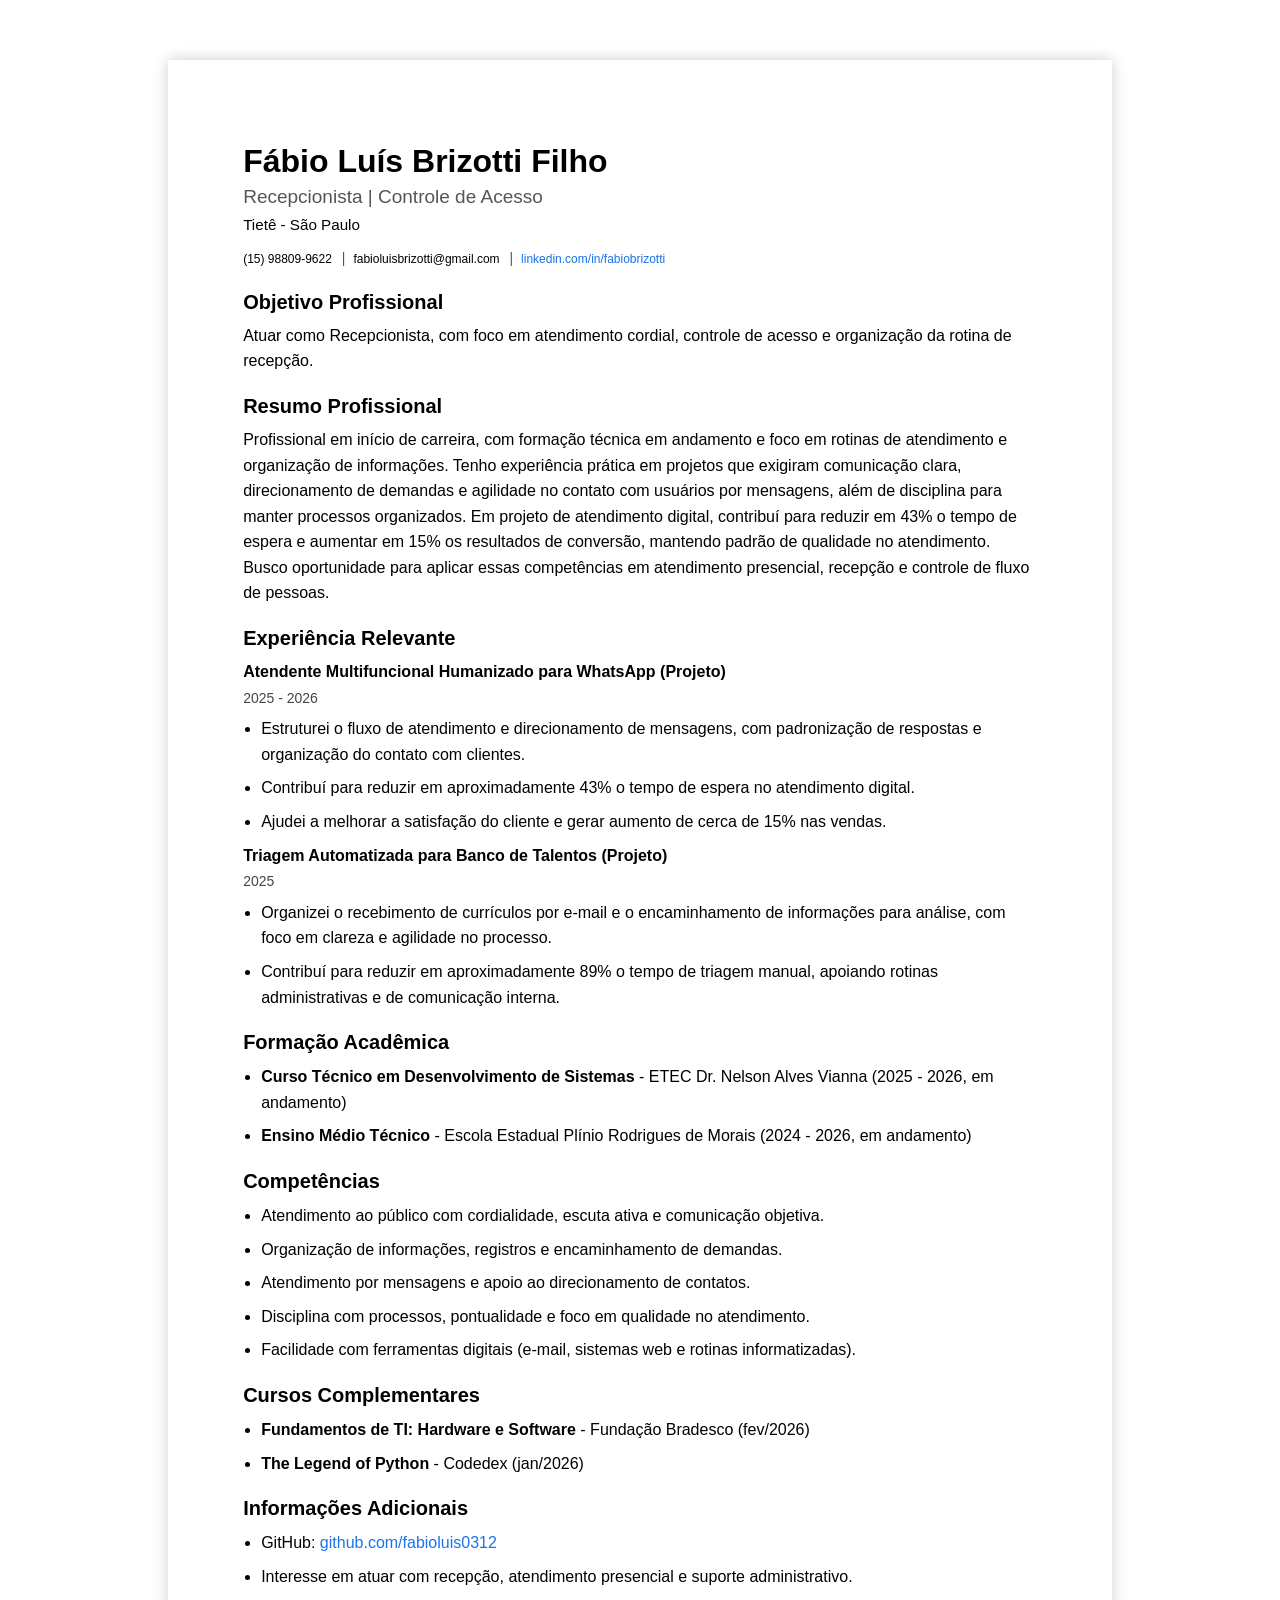
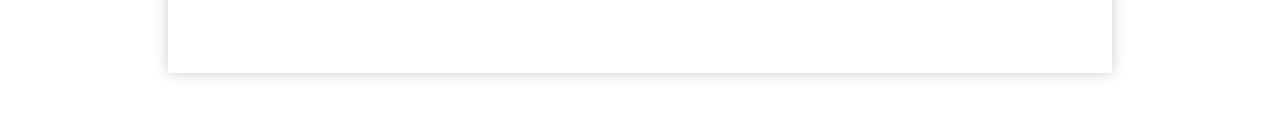
==== curriculum.html @ 11f809c9 "Up" ====
<!DOCTYPE html>
<html lang="pt-BR">

<head>
    <meta charset="UTF-8">
    <title>Currículo - Fábio Luís Brizotti Filho</title>
    <meta name="viewport" content="width=device-width, initial-scale=1.0">
    <link rel="stylesheet" href="css/reset.css">
    <link rel="stylesheet" href="css/default.css">
    <link rel="stylesheet" href="css/style.css">
    <style>
        html {
            font-family: Arial, Calibri, "Times New Roman", serif;
        }

        .nome,
        .cargo,
        .localizacao,
        .linha-contato {
            text-align: left;
        }

        .contato ul.linha-contato {
            justify-content: flex-start;
            flex-wrap: wrap;
            gap: 8px;
        }

        .linha-contato li:not(:last-child)::after {
            content: " |";
            margin-left: 6px;
            color: #555;
        }

        h2 {
            margin-top: 16px;
            font-size: 20px;
        }

        .lista {
            list-style: disc;
            padding-left: 18px;
            margin-top: 6px;
        }

        .lista li {
            margin-bottom: 8px;
        }

        .periodo {
            color: #444;
            font-size: 14px;
        }

        @media (max-width: 768px) {
            .linha-contato li:not(:last-child)::after {
                content: "";
                margin: 0;
            }

            .contato ul.linha-contato {
                flex-direction: column;
                align-items: flex-start;
                gap: 6px;
            }
        }

        @media print {
            .linha-contato li:not(:last-child)::after {
                content: " |";
                margin-left: 6px;
            }

            .contato ul.linha-contato {
                display: block !important;
            }

            .linha-contato li {
                display: inline;
                white-space: nowrap;
            }
        }
    </style>
</head>

<body>
    <div class="cv">
        <header>
            <h1 class="nome">Fábio Luís Brizotti Filho</h1>
            <h3 class="cargo">Recepcionista | Controle de Acesso</h3>
            <p class="localizacao">Tietê - São Paulo</p>
            <section class="contato">
                <ul class="linha-contato">
                    <li><a class="linkb">(15) 98809-9622</a></li>
                    <li><a class="linkb">fabioluisbrizotti@gmail.com</a></li>
                    <li><a class="link" href="https://www.linkedin.com/in/fabiobrizotti/" target="_blank"
                            rel="noopener noreferrer">linkedin.com/in/fabiobrizotti</a></li>
                </ul>
            </section>
        </header>

        <main>
            <section>
                <h2>Objetivo Profissional</h2>
                <p>Atuar como Recepcionista, com foco em atendimento cordial, controle de acesso e organização da
                    rotina de recepção.</p>
            </section>

            <section>
                <h2>Resumo Profissional</h2>
                <p>Profissional em início de carreira, com formação técnica em andamento e foco em rotinas de
                    atendimento e organização de informações. Tenho experiência prática em projetos que exigiram
                    comunicação clara, direcionamento de demandas e agilidade no contato com usuários por mensagens,
                    além de disciplina para manter processos organizados. Em projeto de atendimento digital, contribuí
                    para reduzir em 43% o tempo de espera e aumentar em 15% os resultados de conversão, mantendo padrão
                    de qualidade no atendimento. Busco oportunidade para aplicar essas competências em atendimento
                    presencial, recepção e controle de fluxo de pessoas.</p>
            </section>

            <section>
                <h2>Experiência Relevante</h2>
                <p><strong>Atendente Multifuncional Humanizado para WhatsApp (Projeto)</strong><br><span
                        class="periodo">2025 - 2026</span></p>
                <ul class="lista">
                    <li>Estruturei o fluxo de atendimento e direcionamento de mensagens, com padronização de respostas e
                        organização do contato com clientes.</li>
                    <li>Contribuí para reduzir em aproximadamente 43% o tempo de espera no atendimento digital.</li>
                    <li>Ajudei a melhorar a satisfação do cliente e gerar aumento de cerca de 15% nas vendas.</li>
                </ul>

                <p><strong>Triagem Automatizada para Banco de Talentos (Projeto)</strong><br><span
                        class="periodo">2025</span></p>
                <ul class="lista">
                    <li>Organizei o recebimento de currículos por e-mail e o encaminhamento de informações para análise,
                        com foco em clareza e agilidade no processo.</li>
                    <li>Contribuí para reduzir em aproximadamente 89% o tempo de triagem manual, apoiando rotinas
                        administrativas e de comunicação interna.</li>
                </ul>
            </section>

            <section>
                <h2>Formação Acadêmica</h2>
                <ul class="lista">
                    <li><strong>Curso Técnico em Desenvolvimento de Sistemas</strong> - ETEC Dr. Nelson Alves Vianna
                        (2025 - 2026, em andamento)</li>
                    <li><strong>Ensino Médio Técnico</strong> - Escola Estadual Plínio Rodrigues de Morais (2024 - 2026,
                        em andamento)</li>
                </ul>
            </section>

            <section>
                <h2>Competências</h2>
                <ul class="lista">
                    <li>Atendimento ao público com cordialidade, escuta ativa e comunicação objetiva.</li>
                    <li>Organização de informações, registros e encaminhamento de demandas.</li>
                    <li>Atendimento por mensagens e apoio ao direcionamento de contatos.</li>
                    <li>Disciplina com processos, pontualidade e foco em qualidade no atendimento.</li>
                    <li>Facilidade com ferramentas digitais (e-mail, sistemas web e rotinas informatizadas).</li>
                </ul>
            </section>

            <section>
                <h2>Cursos Complementares</h2>
                <ul class="lista">
                    <li><strong>Fundamentos de TI: Hardware e Software</strong> - Fundação Bradesco (fev/2026)</li>
                    <li><strong>The Legend of Python</strong> - Codedex (jan/2026)</li>
                </ul>
            </section>

            <section>
                <h2>Informações Adicionais</h2>
                <ul class="lista">
                    <li>GitHub: <a class="link" href="https://github.com/fabioluis0312" target="_blank"
                            rel="noopener noreferrer">github.com/fabioluis0312</a></li>
                    <li>Interesse em atuar com recepção, atendimento presencial e suporte administrativo.</li>
                </ul>
            </section>
        </main>
    </div>
</body>

</html>
---- css/default.css ----
h1 {
    font-weight: 700;
}

h2 {
    font-weight: 600;
}

h3 {
    font-weight: 500;
}

h4 {
    font-weight: 400;
}

p {
    font-weight: 400;
    margin-top: 5px;
}

strong {
    font-weight: 600;
}

html {
    font-family: 'New Times Roman', Times, serif;
    background: #fff;
    color: #000;
    padding: 0px;
    margin: 0px;
    box-sizing: border-box;
    display: flex;
    justify-content: center;
    align-items: center;
}

a {
    text-decoration: none;
    color: inherit;
}
---- css/style.css ----
body {
        display: flex;
        flex-direction: column;
        align-items: center;
        padding: 40px 0;
        margin: 20px;
    }

    section {
        margin-top: 10px;
    }

    .cv {
        width: 210mm;
        height: auto;
        min-height: 297mm;
        background: #fff;
        color: #000;
        list-style: none;
        padding: 20mm;
        line-height: 1.6;
        box-shadow: 0 0 15px rgba(0, 0, 0, 0.2);
        border-radius: 2px;
    }

    .contato a {
        text-decoration: none;
        font-size: 12px;
    }

    .nome {
        margin-top: 0;
        margin-bottom: -5px;
        text-align: center;
        font-size: 32px;
    }

    .projetos ul li {
        list-style-type: disc;
        margin-bottom: 3px;
    }

    .cargo {
        text-align: center;
        margin-bottom: -4px;
        font-weight: normal;
        font-size: 19px;
        color: #555;
    }

    .titulos-projetos {
        font-weight: bold;
        margin-bottom: 6px;
        font-size: 32px;
    }

    .localizacao {
        text-align: center;
        margin-bottom: 5px;
        font-size: 0.95rem;
    }

    .linkb {
        color: #000;
        text-decoration: none;
    }

    .link {
        color: #1a73e8;
        text-decoration: none;
    }

    .linha-contato {
        text-align: center;
        font-size: 0.87rem;
        margin-bottom: 10px;
    }



    .header {
        text-align: center;
        margin-bottom: 25px;
    }


    .contato ul.linha-contato {
        display: flex;
        justify-content: center;
        align-items: center;
        gap: 15px;
        padding: 0;
        margin: 0 auto;
        width: 100%;
    }

    .cursos i::after {
        content: attr(data-emitido) attr(cod-credencial);
        font-style: italic;
        float: right;
        color: #555;
    }


    .certificado {
        color: #1a73e8;
        text-decoration: none;
    }



    /* MOBILE */
    @media (max-width: 768px) {

        body {
            padding: 8px;
            background-color: #e3e3e3;
            display: flex;
            justify-content: center;
        }

        .cv {
            width: 100%;
            max-width: 420px;
            min-height: auto;
            height: auto;
            padding: 16px;
            margin: 0 auto;
            border-radius: 6px;
            box-shadow: 0 0 12px rgba(0, 0, 0, 0.15);
        }

        .linha-contato {
            display: flex;
            flex-direction: column;
            gap: 10px;
            margin-bottom: 1px;
        }

        .linha-contato li {
            display: block;
            margin: 0;
            padding: 0;
            line-height: 1.2;
        }


        .nome {
            font-size: 1.35rem;
            line-height: 1.2;
            margin-bottom: 10px;
            text-align: center;
        }

        .cargo {
            font-size: 19px;
            margin-bottom: 6px;
            text-align: center;
        }

        .localizacao {
            font-size: 0.9rem;
            margin-bottom: 5px;
            text-align: center;
        }

        h2 {
            font-size: 1.05rem;
            margin-top: 16px;
        }

        p,
        li {
            font-size: 0.95rem;
            line-height: 1.55;
        }
    }

    @media print {
        @page {
            size: A4;
            margin: 10px;
        }

        body {
            background: #fff;
            margin: 0;
            padding: 0;
            display: block;
        }

        .nome {
            font-size: 24pt;
            margin-bottom: 4pt;
        }

        .cargo {
            font-size: 16pt;
            margin-bottom: 1pt;
        }

        .localizacao {
            font-size: 11.5pt;
            margin-bottom: 2pt;
        }

        .cv {
            width: auto;
            max-width: 210mm;
            min-height: auto;
            height: auto;
            margin: 0 auto;
            padding: 14mm 16mm;

            background: #fff;
            box-shadow: none;
            border-radius: 0;
            line-height: 1;
        }

        .linha-contato {
            display: block;
            text-align: center;
            margin: 0;
            padding: 0;
        }

        .linha-contato li {
            display: inline;
            white-space: nowrap;
        }

        .linha-contato li:not(:last-child)::after {
            content: " | ";
        }

        /* se você tinha flex no .contato ul, garante que não atrapalhe */
        .contato ul {
            display: block !important;
        }

        .linha-contato li {
            display: inline;
            white-space: nowrap;
            font-size: 9.5pt;
        }

        .link {
            color: #000;
            text-decoration: none;
        }

        .linha-contato li:not(:last-child)::after {
            content: " | ";
        }

        .certificado {
            display: none;
        }


    }
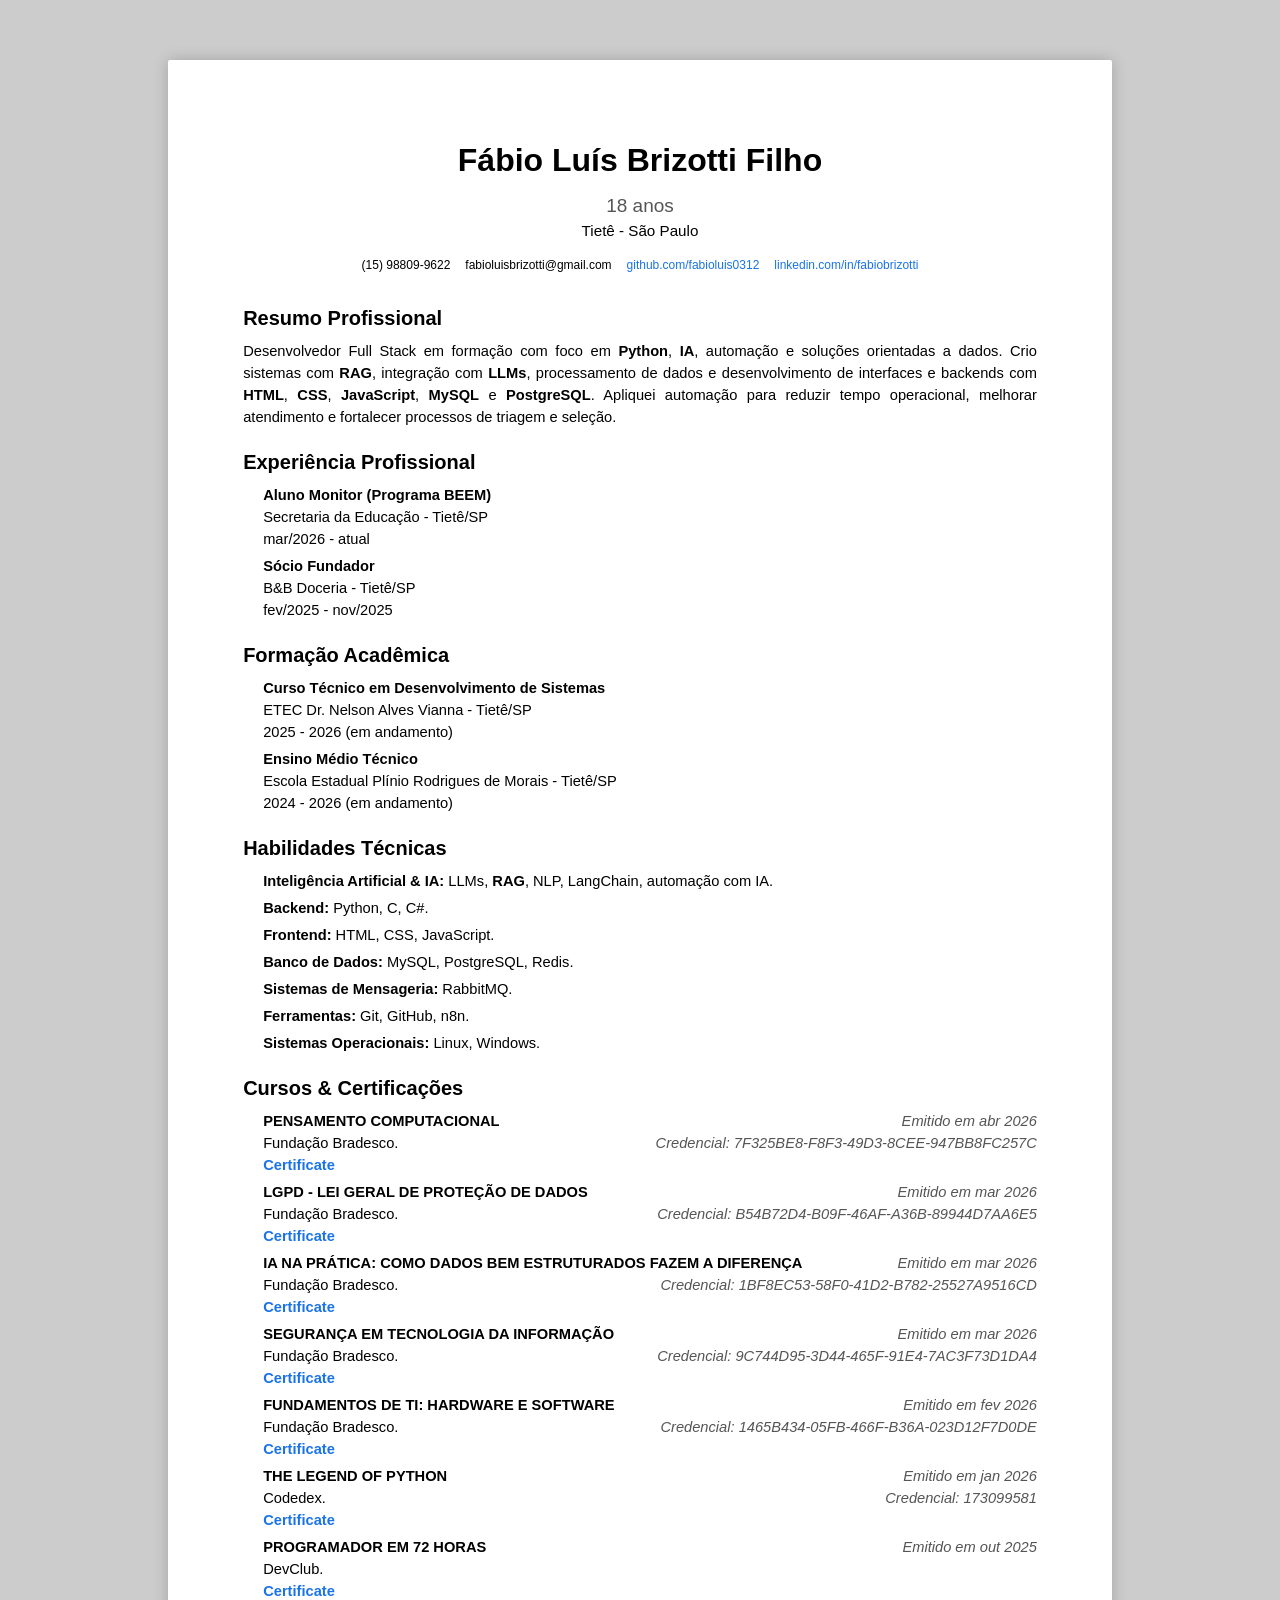
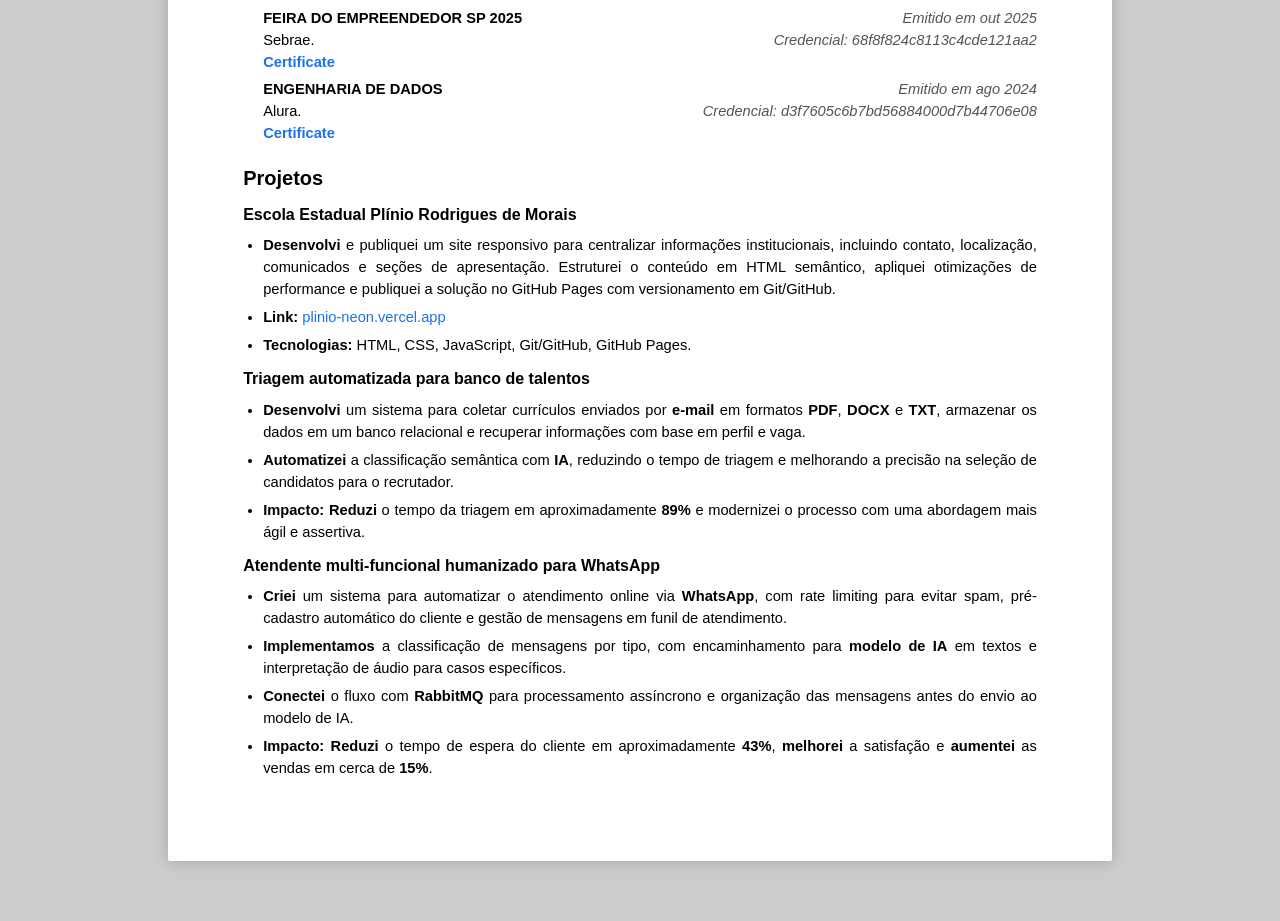
==== commit 7b49e101: "docs: improve project README and add professional project overview" ====
--- a/curriculum.html
+++ b/curriculum.html
@@ -1,182 +1,180 @@
 <!DOCTYPE html>
 <html lang="pt-BR">
-
 <head>
     <meta charset="UTF-8">
-    <title>Currículo - Fábio Luís Brizotti Filho</title>
     <meta name="viewport" content="width=device-width, initial-scale=1.0">
+    <title>Fábio Brizotti — Currículo</title>
     <link rel="stylesheet" href="css/reset.css">
     <link rel="stylesheet" href="css/default.css">
     <link rel="stylesheet" href="css/style.css">
     <style>
-        html {
-            font-family: Arial, Calibri, "Times New Roman", serif;
-        }
-
-        .nome,
-        .cargo,
-        .localizacao,
-        .linha-contato {
-            text-align: left;
-        }
-
-        .contato ul.linha-contato {
-            justify-content: flex-start;
-            flex-wrap: wrap;
-            gap: 8px;
-        }
-
-        .linha-contato li:not(:last-child)::after {
-            content: " |";
-            margin-left: 6px;
-            color: #555;
-        }
-
-        h2 {
-            margin-top: 16px;
-            font-size: 20px;
-        }
-
-        .lista {
-            list-style: disc;
-            padding-left: 18px;
-            margin-top: 6px;
-        }
-
-        .lista li {
-            margin-bottom: 8px;
-        }
-
-        .periodo {
-            color: #444;
-            font-size: 14px;
-        }
-
-        @media (max-width: 768px) {
-            .linha-contato li:not(:last-child)::after {
-                content: "";
-                margin: 0;
-            }
-
-            .contato ul.linha-contato {
-                flex-direction: column;
-                align-items: flex-start;
-                gap: 6px;
-            }
+        .print-only {
+            display: none;
         }
 
         @media print {
-            .linha-contato li:not(:last-child)::after {
-                content: " |";
-                margin-left: 6px;
+            .cv > :not(.print-only) {
+                display: none !important;
             }
 
-            .contato ul.linha-contato {
+            .print-only {
                 display: block !important;
+                margin-top: 30px;
+                font-size: 16px;
+                color: #000;
             }
 
-            .linha-contato li {
-                display: inline;
-                white-space: nowrap;
+            .print-only a {
+                color: #000;
+                text-decoration: underline;
             }
         }
     </style>
 </head>
-
 <body>
     <div class="cv">
-        <header>
+        <header class="header">
             <h1 class="nome">Fábio Luís Brizotti Filho</h1>
-            <h3 class="cargo">Recepcionista | Controle de Acesso</h3>
+            <h3 class="cargo"><span id="idade">0</span> anos</h3>
             <p class="localizacao">Tietê - São Paulo</p>
-            <section class="contato">
+
+            <section class="contato" aria-label="Informações de contato">
                 <ul class="linha-contato">
-                    <li><a class="linkb">(15) 98809-9622</a></li>
-                    <li><a class="linkb">fabioluisbrizotti@gmail.com</a></li>
-                    <li><a class="link" href="https://www.linkedin.com/in/fabiobrizotti/" target="_blank"
-                            rel="noopener noreferrer">linkedin.com/in/fabiobrizotti</a></li>
+                    <li><a class="linkb" href="tel:+5515988099622">(15) 98809-9622</a></li>
+                    <li><a class="linkb" href="mailto:fabioluisbrizotti@gmail.com">fabioluisbrizotti@gmail.com</a></li>
+                    <li><a class="link" href="https://github.com/fabioluis0312" target="_blank" rel="noreferrer">github.com/fabioluis0312</a></li>
+                    <li><a class="link" href="https://www.linkedin.com/in/fabiobrizotti/" target="_blank" rel="noreferrer">linkedin.com/in/fabiobrizotti</a></li>
                 </ul>
             </section>
         </header>
 
         <main>
             <section>
-                <h2>Objetivo Profissional</h2>
-                <p>Atuar como Recepcionista, com foco em atendimento cordial, controle de acesso e organização da
-                    rotina de recepção.</p>
+                <h2>Resumo Profissional</h2>
+                <p>Desenvolvedor Full Stack em formação com foco em <strong>Python</strong>, <strong>IA</strong>, automação e soluções orientadas a dados. Crio sistemas com <strong>RAG</strong>, integração com <strong>LLMs</strong>, processamento de dados e desenvolvimento de interfaces e backends com <strong>HTML</strong>, <strong>CSS</strong>, <strong>JavaScript</strong>, <strong>MySQL</strong> e <strong>PostgreSQL</strong>. Apliquei automação para reduzir tempo operacional, melhorar atendimento e fortalecer processos de triagem e seleção.</p>
             </section>
 
             <section>
-                <h2>Resumo Profissional</h2>
-                <p>Profissional em início de carreira, com formação técnica em andamento e foco em rotinas de
-                    atendimento e organização de informações. Tenho experiência prática em projetos que exigiram
-                    comunicação clara, direcionamento de demandas e agilidade no contato com usuários por mensagens,
-                    além de disciplina para manter processos organizados. Em projeto de atendimento digital, contribuí
-                    para reduzir em 43% o tempo de espera e aumentar em 15% os resultados de conversão, mantendo padrão
-                    de qualidade no atendimento. Busco oportunidade para aplicar essas competências em atendimento
-                    presencial, recepção e controle de fluxo de pessoas.</p>
-            </section>
-
-            <section>
-                <h2>Experiência Relevante</h2>
-                <p><strong>Atendente Multifuncional Humanizado para WhatsApp (Projeto)</strong><br><span
-                        class="periodo">2025 - 2026</span></p>
-                <ul class="lista">
-                    <li>Estruturei o fluxo de atendimento e direcionamento de mensagens, com padronização de respostas e
-                        organização do contato com clientes.</li>
-                    <li>Contribuí para reduzir em aproximadamente 43% o tempo de espera no atendimento digital.</li>
-                    <li>Ajudei a melhorar a satisfação do cliente e gerar aumento de cerca de 15% nas vendas.</li>
-                </ul>
-
-                <p><strong>Triagem Automatizada para Banco de Talentos (Projeto)</strong><br><span
-                        class="periodo">2025</span></p>
-                <ul class="lista">
-                    <li>Organizei o recebimento de currículos por e-mail e o encaminhamento de informações para análise,
-                        com foco em clareza e agilidade no processo.</li>
-                    <li>Contribuí para reduzir em aproximadamente 89% o tempo de triagem manual, apoiando rotinas
-                        administrativas e de comunicação interna.</li>
+                <h2>Experiência Profissional</h2>
+                <ul>
+                    <li>
+                        <p><strong>Aluno Monitor (Programa BEEM)</strong><br>Secretaria da Educação - Tietê/SP<br>mar/2026 - atual</p>
+                    </li>
+                    <li>
+                        <p><strong>Sócio Fundador</strong><br>B&amp;B Doceria - Tietê/SP<br>fev/2025 - nov/2025</p>
+                    </li>
                 </ul>
             </section>
 
             <section>
                 <h2>Formação Acadêmica</h2>
-                <ul class="lista">
-                    <li><strong>Curso Técnico em Desenvolvimento de Sistemas</strong> - ETEC Dr. Nelson Alves Vianna
-                        (2025 - 2026, em andamento)</li>
-                    <li><strong>Ensino Médio Técnico</strong> - Escola Estadual Plínio Rodrigues de Morais (2024 - 2026,
-                        em andamento)</li>
+                <ul>
+                    <li>
+                        <p><strong>Curso Técnico em Desenvolvimento de Sistemas</strong><br>ETEC Dr. Nelson Alves Vianna - Tietê/SP<br>2025 - 2026 (em andamento)</p>
+                    </li>
+                    <li>
+                        <p><strong>Ensino Médio Técnico</strong><br>Escola Estadual Plínio Rodrigues de Morais - Tietê/SP<br>2024 - 2026 (em andamento)</p>
+                    </li>
                 </ul>
             </section>
 
             <section>
-                <h2>Competências</h2>
-                <ul class="lista">
-                    <li>Atendimento ao público com cordialidade, escuta ativa e comunicação objetiva.</li>
-                    <li>Organização de informações, registros e encaminhamento de demandas.</li>
-                    <li>Atendimento por mensagens e apoio ao direcionamento de contatos.</li>
-                    <li>Disciplina com processos, pontualidade e foco em qualidade no atendimento.</li>
-                    <li>Facilidade com ferramentas digitais (e-mail, sistemas web e rotinas informatizadas).</li>
+                <h2>Habilidades Técnicas</h2>
+                <ul>
+                    <li><p><strong>Inteligência Artificial &amp; IA:</strong> LLMs, <strong>RAG</strong>, NLP, LangChain, automação com IA.</p></li>
+                    <li><p><strong>Backend:</strong> Python, C, C#.</p></li>
+                    <li><p><strong>Frontend:</strong> HTML, CSS, JavaScript.</p></li>
+                    <li><p><strong>Banco de Dados:</strong> MySQL, PostgreSQL, Redis.</p></li>
+                    <li><p><strong>Sistemas de Mensageria:</strong> RabbitMQ.</p></li>
+                    <li><p><strong>Ferramentas:</strong> Git, GitHub, n8n.</p></li>
+                    <li><p><strong>Sistemas Operacionais:</strong> Linux, Windows.</p></li>
                 </ul>
             </section>
 
-            <section>
-                <h2>Cursos Complementares</h2>
-                <ul class="lista">
-                    <li><strong>Fundamentos de TI: Hardware e Software</strong> - Fundação Bradesco (fev/2026)</li>
-                    <li><strong>The Legend of Python</strong> - Codedex (jan/2026)</li>
+            <section class="cursos">
+                <h2>Cursos &amp; Certificações</h2>
+                <ul>
+                    <li>
+                        <p><strong>PENSAMENTO COMPUTACIONAL</strong><i class="emitido" data-emitido="Emitido em abr 2026"></i><br>Fundação Bradesco.<i class="credencial" cod-credencial="Credencial: 7F325BE8-F8F3-49D3-8CEE-947BB8FC257C"></i><br><a class="certificado" href="https://drive.google.com/file/d/1ejKjsNYzHu2MdbaMyy7qP4UmzcHHStHO/view?usp=sharing" target="_blank" rel="noreferrer"><strong>Certificate</strong></a></p>
+                    </li>
+                    <li>
+                        <p><strong>LGPD - LEI GERAL DE PROTEÇÃO DE DADOS</strong><i class="emitido" data-emitido="Emitido em mar 2026"></i><br>Fundação Bradesco.<i class="credencial" cod-credencial="Credencial: B54B72D4-B09F-46AF-A36B-89944D7AA6E5"></i><br><a class="certificado" href="https://drive.google.com/file/d/1q3u34vYFlkfXD-bM3ZYXjZpvWcXZ6F-0/view?usp=sharing" target="_blank" rel="noreferrer"><strong>Certificate</strong></a></p>
+                    </li>
+                    <li>
+                        <p><strong>IA NA PRÁTICA: COMO DADOS BEM ESTRUTURADOS FAZEM A DIFERENÇA</strong><i class="emitido" data-emitido="Emitido em mar 2026"></i><br>Fundação Bradesco.<i class="credencial" cod-credencial="Credencial: 1BF8EC53-58F0-41D2-B782-25527A9516CD"></i><br><a class="certificado" href="https://drive.google.com/file/d/14hi-CtHJe8BazB0l1IHToMVWMFHB_SqI/view?usp=sharing" target="_blank" rel="noreferrer"><strong>Certificate</strong></a></p>
+                    </li>
+                    <li>
+                        <p><strong>SEGURANÇA EM TECNOLOGIA DA INFORMAÇÃO</strong><i class="emitido" data-emitido="Emitido em mar 2026"></i><br>Fundação Bradesco.<i class="credencial" cod-credencial="Credencial: 9C744D95-3D44-465F-91E4-7AC3F73D1DA4"></i><br><a class="certificado" href="https://drive.google.com/file/d/15quEHhL4pYXEhKn77a7MQdt6Zd4fo87b/view?usp=drive_link" target="_blank" rel="noreferrer"><strong>Certificate</strong></a></p>
+                    </li>
+                    <li>
+                        <p><strong>FUNDAMENTOS DE TI: HARDWARE E SOFTWARE</strong><i class="emitido" data-emitido="Emitido em fev 2026"></i><br>Fundação Bradesco.<i class="credencial" cod-credencial="Credencial: 1465B434-05FB-466F-B36A-023D12F7D0DE"></i><br><a class="certificado" href="https://drive.google.com/file/d/15Z1uU5z8jh5cAaK9CN_Dsm4lAJb7UxJF/view?usp=sharing" target="_blank" rel="noreferrer"><strong>Certificate</strong></a></p>
+                    </li>
+                    <li>
+                        <p><strong>THE LEGEND OF PYTHON</strong><i class="emitido" data-emitido="Emitido em jan 2026"></i><br>Codedex.<i class="credencial" cod-credencial="Credencial: 173099581"></i><br><a class="certificado" href="https://www.codedex.io/certificates/df493cd6-8392-4829-90a6-1f62641356a6" target="_blank" rel="noreferrer"><strong>Certificate</strong></a></p>
+                    </li>
+                    <li>
+                        <p><strong>PROGRAMADOR EM 72 HORAS</strong><i class="emitido" data-emitido="Emitido em out 2025"></i><br>DevClub.<br><a class="certificado" href="https://drive.google.com/file/d/1Jd4nBUUtagGF4LFQLMTHlpin918eXxy3/view?usp=sharing" target="_blank" rel="noreferrer"><strong>Certificate</strong></a></p>
+                    </li>
+                    <li>
+                        <p><strong>FEIRA DO EMPREENDEDOR SP 2025</strong><i class="emitido" data-emitido="Emitido em out 2025"></i><br>Sebrae.<i class="credencial" cod-credencial="Credencial: 68f8f824c8113c4cde121aa2"></i><br><a class="certificado" href="https://api-certificados.sebrae.com.br/v1/public/certificado/arquivo/68f8f824c8113c4cde121aa2" target="_blank" rel="noreferrer"><strong>Certificate</strong></a></p>
+                    </li>
+                    <li>
+                        <p><strong>ENGENHARIA DE DADOS</strong><i class="emitido" data-emitido="Emitido em ago 2024"></i><br>Alura.<i class="credencial" cod-credencial="Credencial: d3f7605c6b7bd56884000d7b44706e08"></i><br><a class="certificado" href="https://cursos.alura.com.br/user/00001096499538SP/fullCertificate/d3f7605c6b7bd56884000d7b44706e08" target="_blank" rel="noreferrer"><strong>Certificate</strong></a></p>
+                    </li>
                 </ul>
             </section>
 
-            <section>
-                <h2>Informações Adicionais</h2>
-                <ul class="lista">
-                    <li>GitHub: <a class="link" href="https://github.com/fabioluis0312" target="_blank"
-                            rel="noopener noreferrer">github.com/fabioluis0312</a></li>
-                    <li>Interesse em atuar com recepção, atendimento presencial e suporte administrativo.</li>
+            <section class="projetos">
+                <h2>Projetos</h2>
+
+                <h3 class="titulo-projeto">Escola Estadual Plínio Rodrigues de Morais</h3>
+                <ul>
+                    <li><p><strong>Desenvolvi</strong> e publiquei um site responsivo para centralizar informações institucionais, incluindo contato, localização, comunicados e seções de apresentação. Estruturei o conteúdo em HTML semântico, apliquei otimizações de performance e publiquei a solução no GitHub Pages com versionamento em Git/GitHub.</p></li>
+                    <li><p><strong>Link:</strong> <a class="link" href="https://plinio-neon.vercel.app/" target="_blank" rel="noreferrer">plinio-neon.vercel.app</a></p></li>
+                    <li><p><strong>Tecnologias:</strong> HTML, CSS, JavaScript, Git/GitHub, GitHub Pages.</p></li>
+                </ul>
+
+                <h3 class="titulo-projeto">Triagem automatizada para banco de talentos</h3>
+                <ul>
+                    <li><p><strong>Desenvolvi</strong> um sistema para coletar currículos enviados por <strong>e-mail</strong> em formatos <strong>PDF</strong>, <strong>DOCX</strong> e <strong>TXT</strong>, armazenar os dados em um banco relacional e recuperar informações com base em perfil e vaga.</p></li>
+                    <li><p><strong>Automatizei</strong> a classificação semântica com <strong>IA</strong>, reduzindo o tempo de triagem e melhorando a precisão na seleção de candidatos para o recrutador.</p></li>
+                    <li><p><strong>Impacto:</strong> <strong>Reduzi</strong> o tempo da triagem em aproximadamente <strong>89%</strong> e modernizei o processo com uma abordagem mais ágil e assertiva.</p></li>
+                </ul>
+
+                <h3 class="titulo-projeto">Atendente multi-funcional humanizado para WhatsApp</h3>
+                <ul>
+                    <li><p><strong>Criei</strong> um sistema para automatizar o atendimento online via <strong>WhatsApp</strong>, com rate limiting para evitar spam, pré-cadastro automático do cliente e gestão de mensagens em funil de atendimento.</p></li>
+                    <li><p><strong>Implementamos</strong> a classificação de mensagens por tipo, com encaminhamento para <strong>modelo de IA</strong> em textos e interpretação de áudio para casos específicos.</p></li>
+                    <li><p><strong>Conectei</strong> o fluxo com <strong>RabbitMQ</strong> para processamento assíncrono e organização das mensagens antes do envio ao modelo de IA.</p></li>
+                    <li><p><strong>Impacto:</strong> <strong>Reduzi</strong> o tempo de espera do cliente em aproximadamente <strong>43%</strong>, <strong>melhorei</strong> a satisfação e <strong>aumentei</strong> as vendas em cerca de <strong>15%</strong>.</p></li>
                 </ul>
             </section>
         </main>
+
+        <div class="print-only">
+            <h2>Certificados</h2>
+            <p>Link para os certificados:</p>
+            <a href="https://drive.google.com/drive/folders/1g0k5r6J7x8y9z0A1B2C3D4E5F6G7H8I9?usp=sharing" target="_blank" rel="noreferrer">Acessar certificados</a>
+        </div>
     </div>
+
+    <script>
+        function idadeatual() {
+            const dataNascimento = new Date('2008-12-03');
+            const dataAtual = new Date();
+            let idade = dataAtual.getFullYear() - dataNascimento.getFullYear();
+            const mes = dataAtual.getMonth() - dataNascimento.getMonth();
+
+            if (mes < 0 || (mes === 0 && dataAtual.getDate() < dataNascimento.getDate())) {
+                idade--;
+            }
+
+            return idade;
+        }
+
+        document.addEventListener('DOMContentLoaded', function () {
+            document.getElementById('idade').textContent = idadeatual();
+        });
+    </script>
 </body>
-
 </html>
--- a/css/default.css
+++ b/css/default.css
@@ -1,22 +1,27 @@
 h1 {
     font-weight: 700;
+    font-size: 12px;
 }
 
 h2 {
     font-weight: 600;
+    font-size: 12px;
 }
 
 h3 {
     font-weight: 500;
+    font-size: 12px;
 }
 
 h4 {
     font-weight: 400;
+    font-size: 12px;
 }
 
 p {
     font-weight: 400;
     margin-top: 5px;
+    font-size: 12px;
 }
 
 strong {
@@ -24,8 +29,8 @@
 }
 
 html {
-    font-family: 'New Times Roman', Times, serif;
-    background: #fff;
+    font-family: 'Arial', sans-serif;
+    background: #ccc;
     color: #000;
     padding: 0px;
     margin: 0px;
--- a/css/style.css
+++ b/css/style.css
@@ -1,262 +1,271 @@
+body {
+    display: flex;
+    flex-direction: column;
+    align-items: center;
+    padding: 40px 0;
+    margin: 20px;
+}
+
+section {
+    margin-top: 10px;
+}
+
+p {
+    text-align: justify;
+}
+
+.cv {
+    width: 210mm;
+    height: auto;
+    min-height: 297mm;
+    background: #fff;
+    color: #000;
+    list-style: none;
+    padding: 20mm;
+    line-height: 1.5;
+    box-shadow: 0 0 15px rgba(0, 0, 0, 0.2);
+    border-radius: 2px;
+}
+
+.contato a {
+    text-decoration: none;
+    font-size: 12px;
+}
+
+.nome {
+    margin-top: 0;
+    margin-bottom: -5px;
+    text-align: center;
+    font-size: 32px;
+}
+
+.cargo {
+    text-align: center;
+    margin-bottom: -4px;
+    font-weight: normal;
+    font-size: 19px;
+    color: #555;
+}
+
+.localizacao {
+    text-align: center;
+    margin-bottom: 5px;
+    font-size: 0.95rem;
+}
+
+.linkb {
+    color: #000;
+    text-decoration: none;
+}
+
+.link {
+    color: #1a73e8;
+    text-decoration: none;
+}
+
+.linha-contato {
+    text-align: center;
+    font-size: 0.87rem;
+    margin-bottom: 10px;
+}
+
+.header {
+    text-align: center;
+    margin-bottom: 25px;
+}
+
+.contato ul.linha-contato {
+    display: flex;
+    justify-content: center;
+    align-items: center;
+    gap: 15px;
+    padding: 0;
+    margin: 0 auto;
+    width: 100%;
+}
+
+h2 {
+    margin: 20px 0 8px;
+    font-size: 20px;
+    font-weight: 700;
+    line-height: 1.4;
+}
+
+h3 {
+    margin: 14px 0 8px;
+    font-size: 16px;
+    font-weight: 700;
+    line-height: 1.4;
+}
+
+p,
+li {
+    font-size: 11pt;
+    line-height: 1.5;
+}
+
+ul {
+    margin: 0;
+    padding-left: 20px;
+}
+
+li {
+    margin-bottom: 4px;
+}
+
+.projetos ul li {
+    list-style-type: disc;
+    margin-bottom: 6px;
+}
+
+.titulo-projeto {
+    margin-top: 12px;
+    font-size: 16px;
+}
+
+.cursos i::after {
+    content: attr(data-emitido) attr(cod-credencial);
+    font-style: italic;
+    float: right;
+    color: #555;
+}
+
+.certificado {
+    color: #1a73e8;
+    text-decoration: none;
+}
+
+@media (max-width: 768px) {
+    html,
     body {
+        margin: 0;
+        padding: 0;
+        display: block;
+    }
+
+    .cv {
+        width: 100%;
+        max-width: 100%;
+        padding: 20px;
+        margin: 0;
+        box-sizing: border-box;
+        height: auto;
+        max-height: none;
+    }
+
+    .linha-contato {
         display: flex;
         flex-direction: column;
-        align-items: center;
-        padding: 40px 0;
-        margin: 20px;
-    }
-
-    section {
-        margin-top: 10px;
+        gap: 10px;
+        margin-bottom: 1px;
+    }
+
+    .linha-contato li {
+        display: block;
+        margin: 0;
+        padding: 0;
+        line-height: 1.2;
+    }
+
+    .nome {
+        font-size: 1.35rem;
+        line-height: 1.2;
+        margin-bottom: 10px;
+        text-align: center;
+    }
+
+    .cargo {
+        font-size: 19px;
+        margin-bottom: 6px;
+        text-align: center;
+    }
+
+    .localizacao {
+        font-size: 0.9rem;
+        margin-bottom: 5px;
+        text-align: center;
+    }
+
+    h2 {
+        font-size: 1.05rem;
+        margin-top: 16px;
+    }
+
+    p,
+    li {
+        font-size: 0.95rem;
+        line-height: 1.55;
+    }
+}
+
+@media print {
+    @page {
+        size: A4;
+        margin: 10px;
+    }
+
+    body {
+        background: #fff;
+        margin: 0;
+        padding: 0;
+        display: block;
+    }
+
+    .nome {
+        font-size: 24pt;
+        margin-bottom: 4pt;
+    }
+
+    .cargo {
+        font-size: 16pt;
+        margin-bottom: 1pt;
+    }
+
+    .localizacao {
+        font-size: 11.5pt;
+        margin-bottom: 2pt;
     }
 
     .cv {
-        width: 210mm;
+        width: auto;
+        max-width: 210mm;
+        min-height: auto;
         height: auto;
-        min-height: 297mm;
+        margin: 0 auto;
+        padding: 14mm 16mm;
         background: #fff;
-        color: #000;
-        list-style: none;
-        padding: 20mm;
-        line-height: 1.6;
-        box-shadow: 0 0 15px rgba(0, 0, 0, 0.2);
-        border-radius: 2px;
-    }
-
-    .contato a {
-        text-decoration: none;
-        font-size: 12px;
-    }
-
-    .nome {
-        margin-top: 0;
-        margin-bottom: -5px;
-        text-align: center;
-        font-size: 32px;
-    }
-
-    .projetos ul li {
-        list-style-type: disc;
-        margin-bottom: 3px;
-    }
-
-    .cargo {
-        text-align: center;
-        margin-bottom: -4px;
-        font-weight: normal;
-        font-size: 19px;
-        color: #555;
-    }
-
-    .titulos-projetos {
-        font-weight: bold;
-        margin-bottom: 6px;
-        font-size: 32px;
-    }
-
-    .localizacao {
-        text-align: center;
-        margin-bottom: 5px;
-        font-size: 0.95rem;
-    }
-
-    .linkb {
+        box-shadow: none;
+        border-radius: 0;
+        line-height: 1;
+    }
+
+    .linha-contato {
+        display: block;
+        text-align: center;
+        margin: 0;
+        padding: 0;
+    }
+
+    .linha-contato li {
+        display: inline;
+        white-space: nowrap;
+        font-size: 9.5pt;
+    }
+
+    .linha-contato li:not(:last-child)::after {
+        content: " | ";
+    }
+
+    .contato ul {
+        display: block !important;
+    }
+
+    .link {
         color: #000;
         text-decoration: none;
     }
 
-    .link {
-        color: #1a73e8;
-        text-decoration: none;
-    }
-
-    .linha-contato {
-        text-align: center;
-        font-size: 0.87rem;
-        margin-bottom: 10px;
-    }
-
-
-
-    .header {
-        text-align: center;
-        margin-bottom: 25px;
-    }
-
-
-    .contato ul.linha-contato {
-        display: flex;
-        justify-content: center;
-        align-items: center;
-        gap: 15px;
-        padding: 0;
-        margin: 0 auto;
-        width: 100%;
-    }
-
-    .cursos i::after {
-        content: attr(data-emitido) attr(cod-credencial);
-        font-style: italic;
-        float: right;
-        color: #555;
-    }
-
-
     .certificado {
-        color: #1a73e8;
-        text-decoration: none;
-    }
-
-
-
-    /* MOBILE */
-    @media (max-width: 768px) {
-
-        body {
-            padding: 8px;
-            background-color: #e3e3e3;
-            display: flex;
-            justify-content: center;
-        }
-
-        .cv {
-            width: 100%;
-            max-width: 420px;
-            min-height: auto;
-            height: auto;
-            padding: 16px;
-            margin: 0 auto;
-            border-radius: 6px;
-            box-shadow: 0 0 12px rgba(0, 0, 0, 0.15);
-        }
-
-        .linha-contato {
-            display: flex;
-            flex-direction: column;
-            gap: 10px;
-            margin-bottom: 1px;
-        }
-
-        .linha-contato li {
-            display: block;
-            margin: 0;
-            padding: 0;
-            line-height: 1.2;
-        }
-
-
-        .nome {
-            font-size: 1.35rem;
-            line-height: 1.2;
-            margin-bottom: 10px;
-            text-align: center;
-        }
-
-        .cargo {
-            font-size: 19px;
-            margin-bottom: 6px;
-            text-align: center;
-        }
-
-        .localizacao {
-            font-size: 0.9rem;
-            margin-bottom: 5px;
-            text-align: center;
-        }
-
-        h2 {
-            font-size: 1.05rem;
-            margin-top: 16px;
-        }
-
-        p,
-        li {
-            font-size: 0.95rem;
-            line-height: 1.55;
-        }
-    }
-
-    @media print {
-        @page {
-            size: A4;
-            margin: 10px;
-        }
-
-        body {
-            background: #fff;
-            margin: 0;
-            padding: 0;
-            display: block;
-        }
-
-        .nome {
-            font-size: 24pt;
-            margin-bottom: 4pt;
-        }
-
-        .cargo {
-            font-size: 16pt;
-            margin-bottom: 1pt;
-        }
-
-        .localizacao {
-            font-size: 11.5pt;
-            margin-bottom: 2pt;
-        }
-
-        .cv {
-            width: auto;
-            max-width: 210mm;
-            min-height: auto;
-            height: auto;
-            margin: 0 auto;
-            padding: 14mm 16mm;
-
-            background: #fff;
-            box-shadow: none;
-            border-radius: 0;
-            line-height: 1;
-        }
-
-        .linha-contato {
-            display: block;
-            text-align: center;
-            margin: 0;
-            padding: 0;
-        }
-
-        .linha-contato li {
-            display: inline;
-            white-space: nowrap;
-        }
-
-        .linha-contato li:not(:last-child)::after {
-            content: " | ";
-        }
-
-        /* se você tinha flex no .contato ul, garante que não atrapalhe */
-        .contato ul {
-            display: block !important;
-        }
-
-        .linha-contato li {
-            display: inline;
-            white-space: nowrap;
-            font-size: 9.5pt;
-        }
-
-        .link {
-            color: #000;
-            text-decoration: none;
-        }
-
-        .linha-contato li:not(:last-child)::after {
-            content: " | ";
-        }
-
-        .certificado {
-            display: none;
-        }
-
-
-    }+        display: none;
+    }
+}
